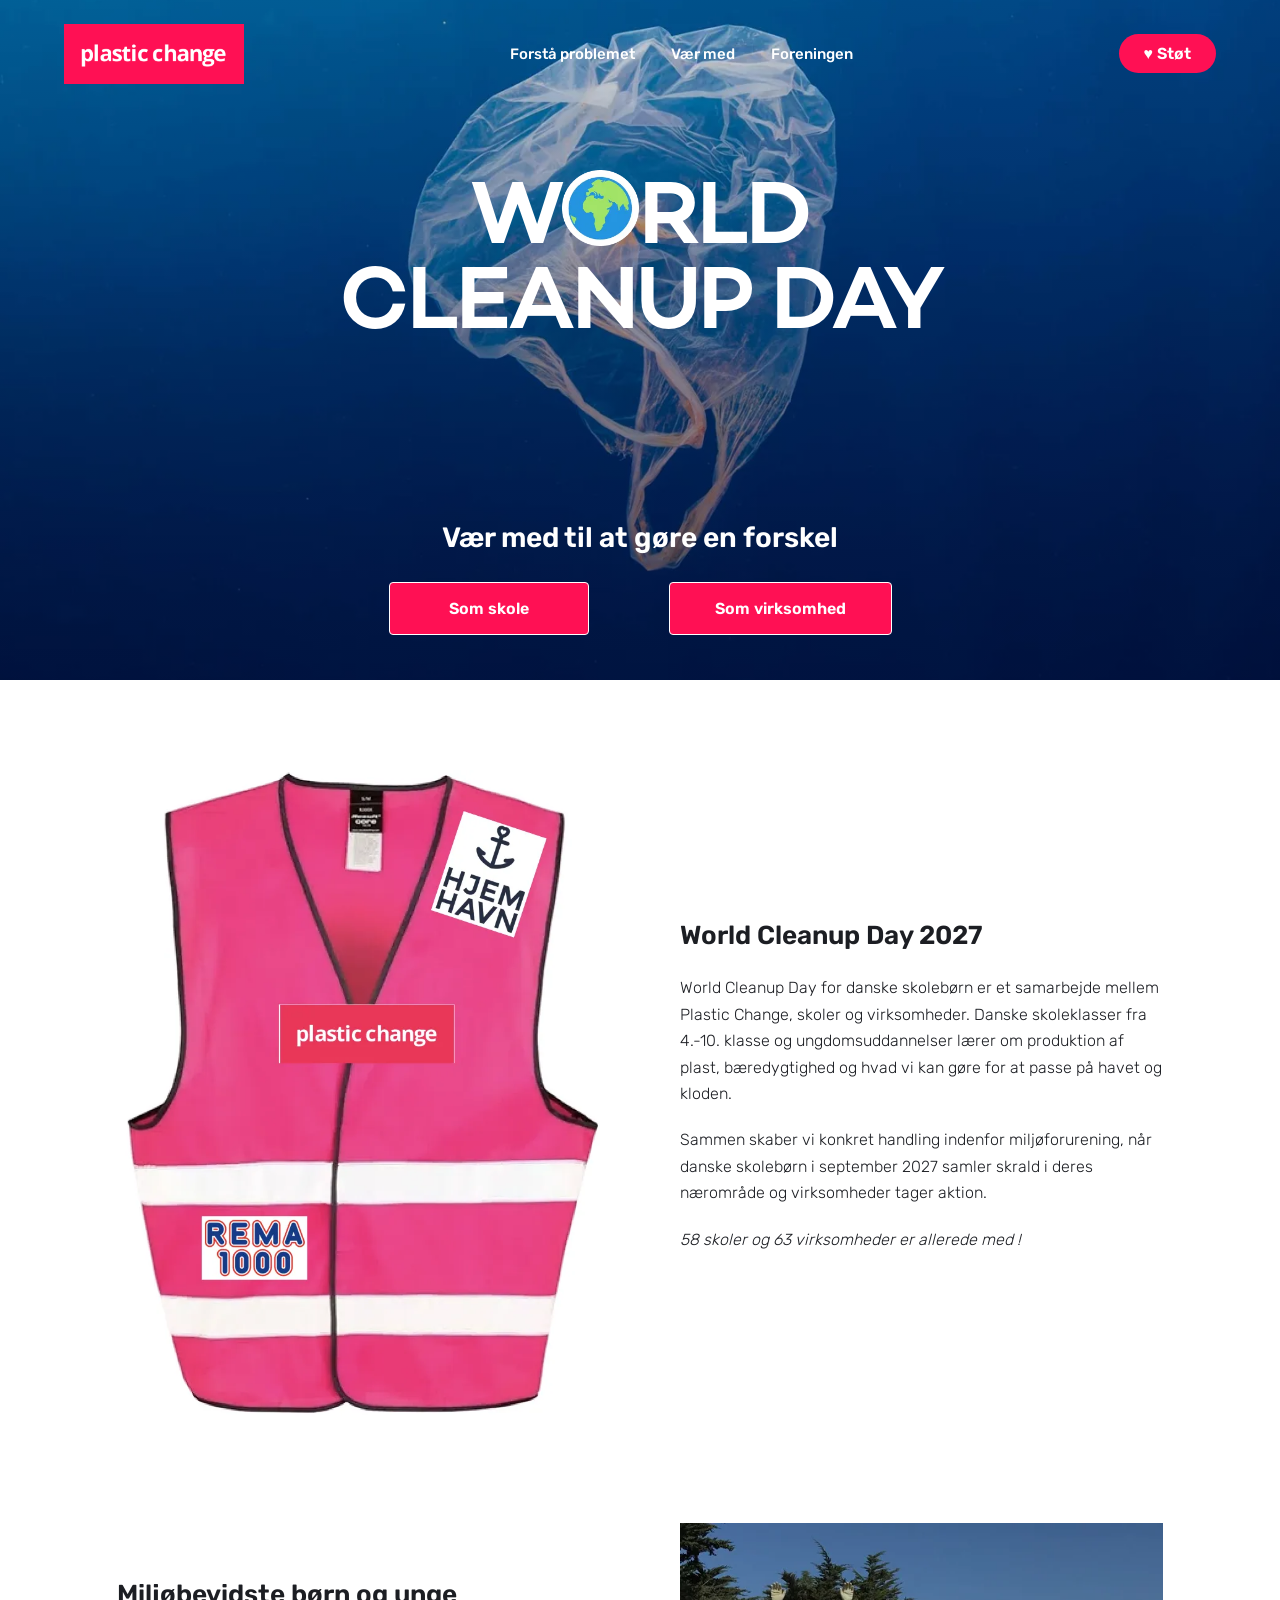
==== index.html @ 7011cd28 "fix for deploy page" ====
<!DOCTYPE html>
<html lang="da">
  <head>
    <meta charset="UTF-8" />
    <meta name="viewport" content="width=device-width, initial-scale=1.0" />
    <meta http-equiv="refresh" content="0; url=pages/index.html" />
    <link rel="canonical" href="pages/index.html" />
    <title>Plastic Change</title>
  </head>
  <body>
    <p>
      Går til
      <a href="pages/index.html">Plastic Change</a>...
    </p>
  </body>
</html>
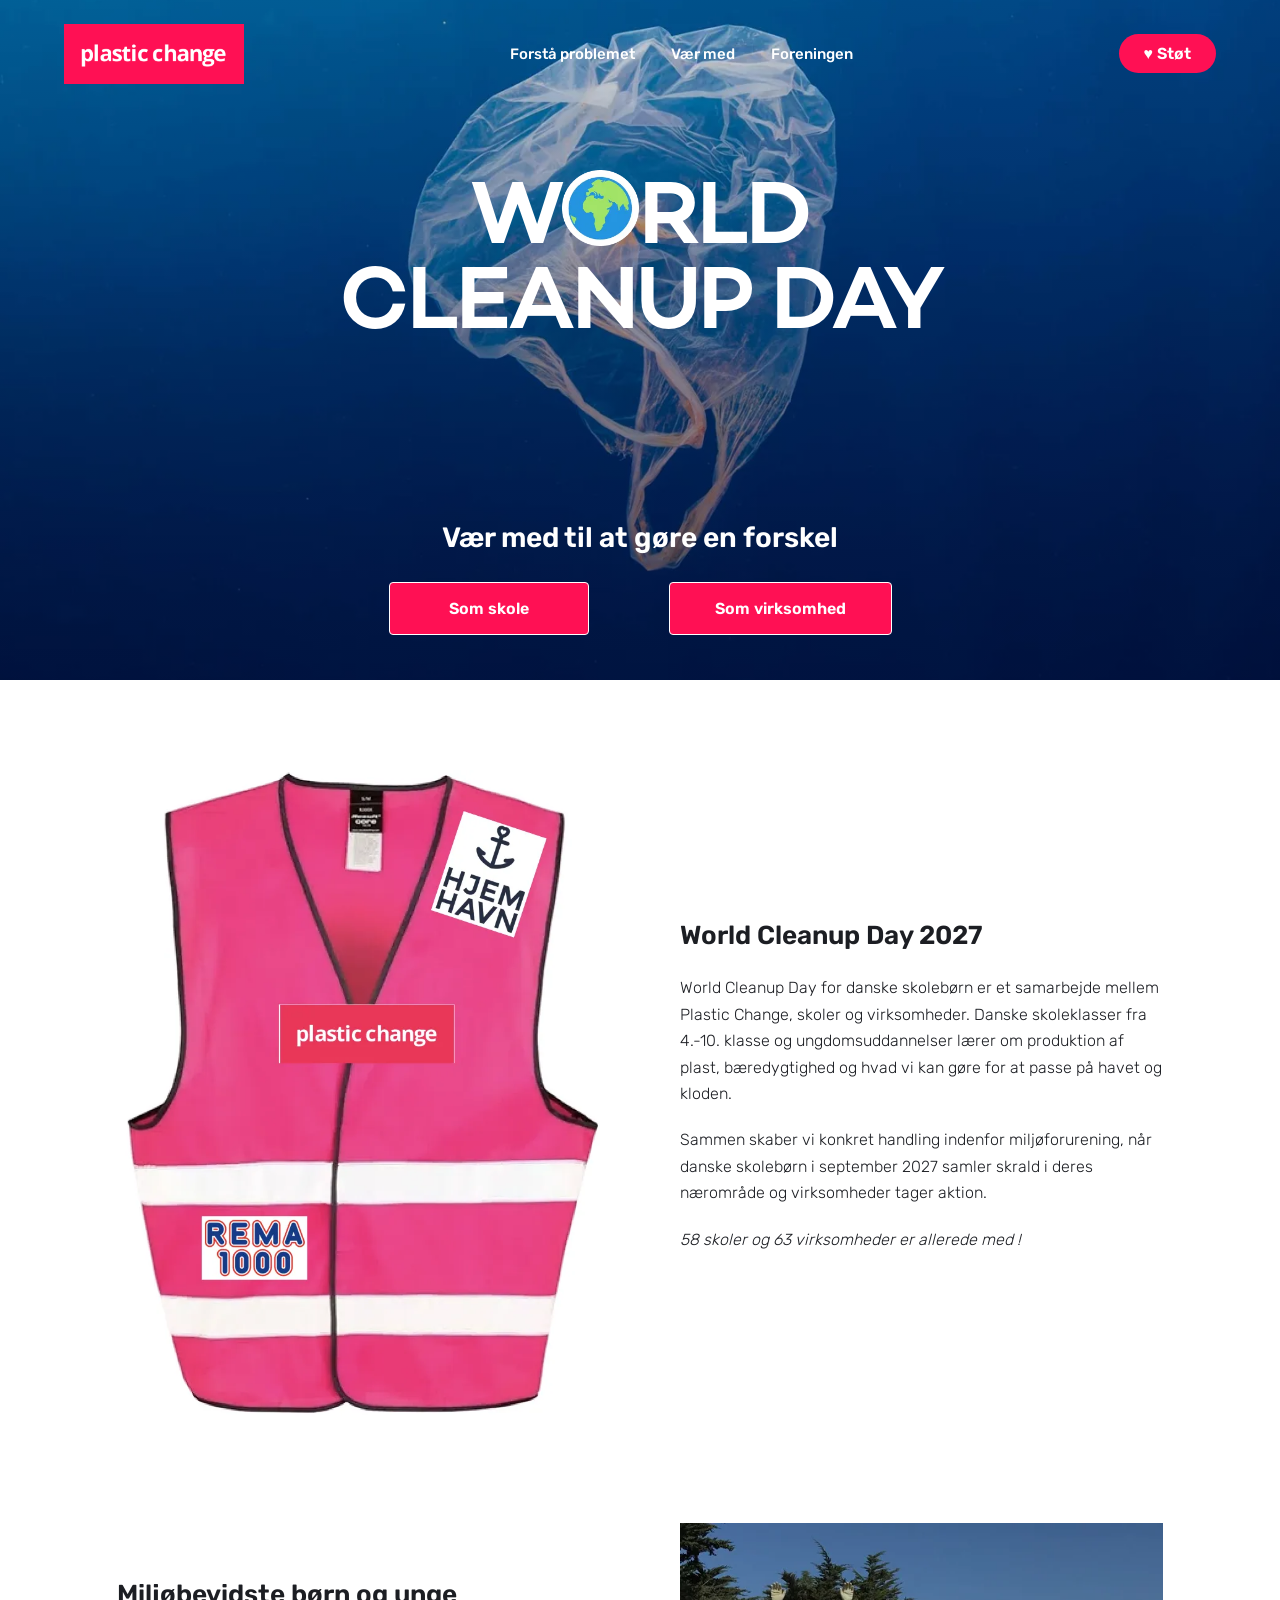
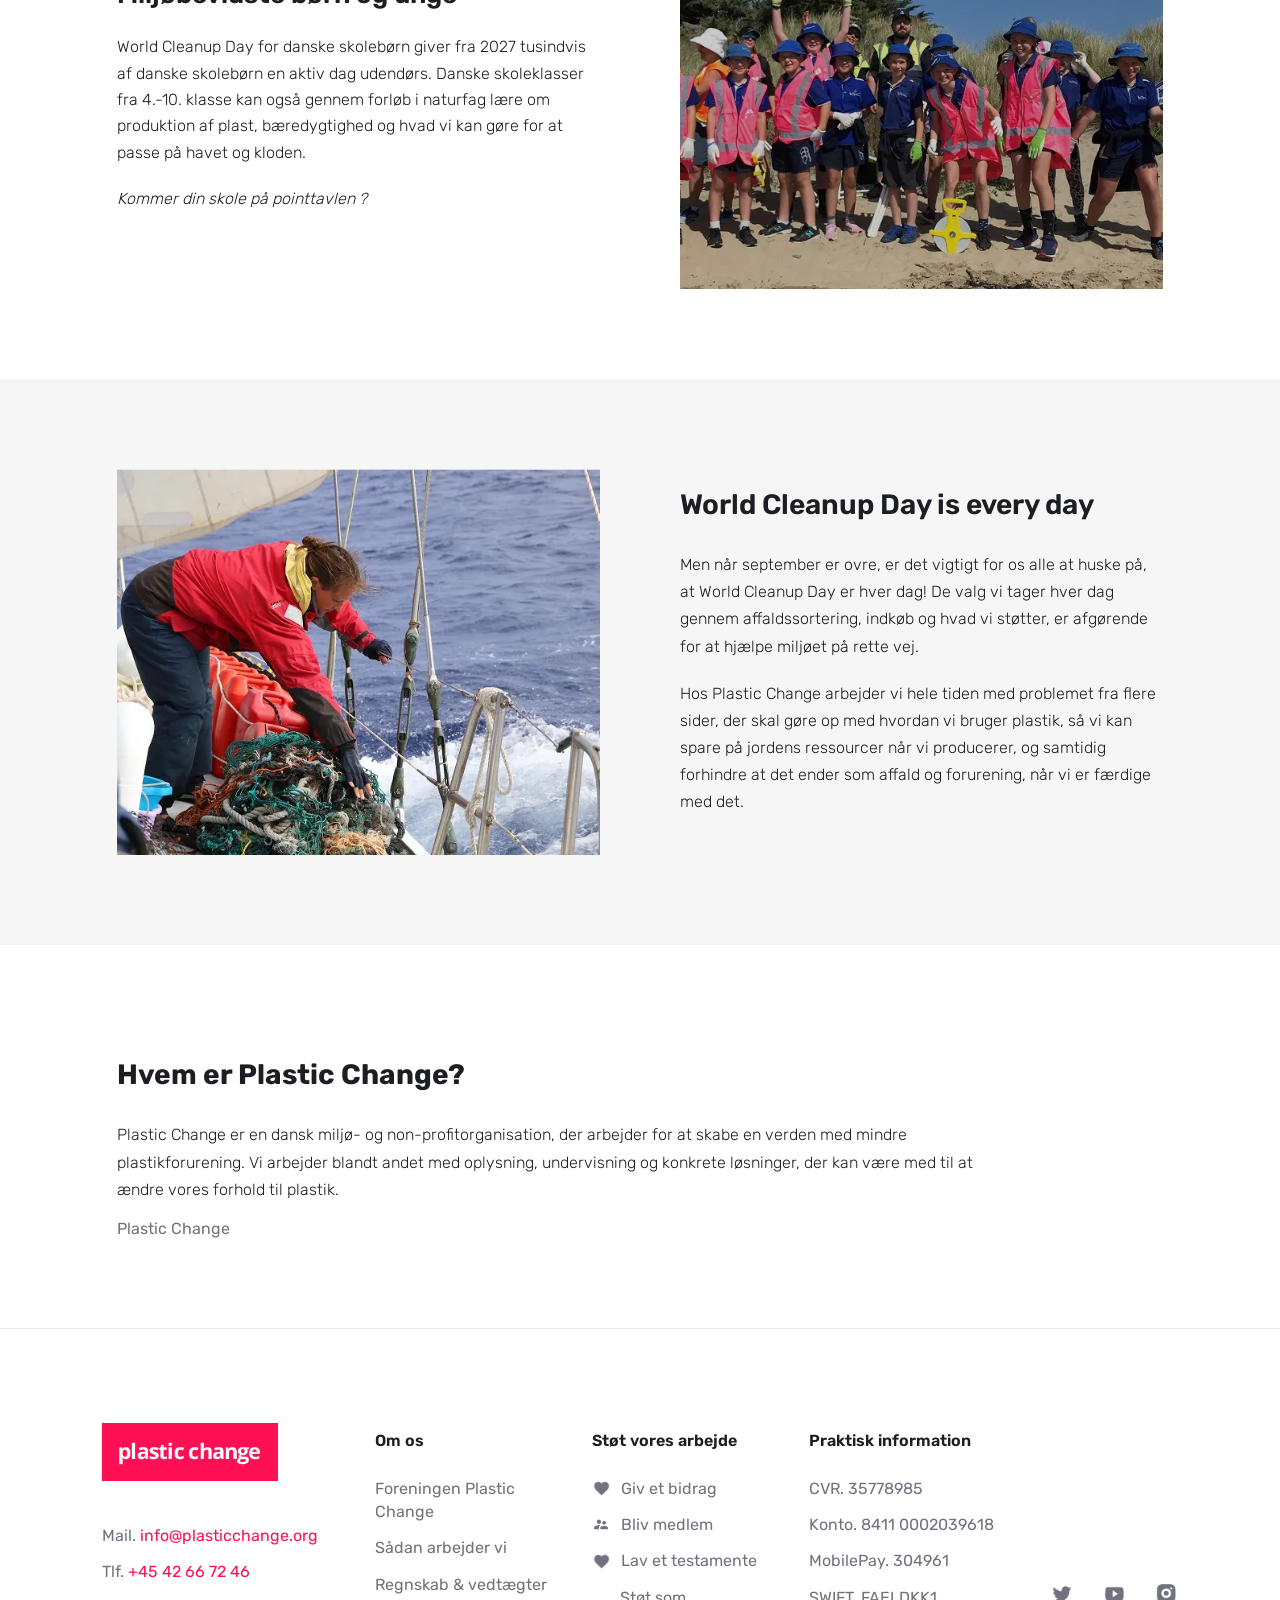
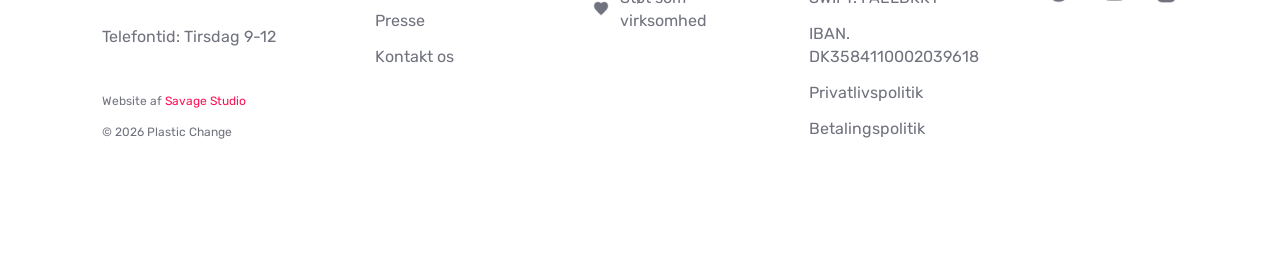
==== commit 042479bd: "fix for deploy page" ====
--- a/index.html
+++ b/index.html
@@ -10,7 +10,7 @@
   <body>
     <p>
       Går til
-      <a href="pages/index.html">Plastic Change</a>...
+      <a href="pages/index.html">Plastic Change</a>... 
     </p>
   </body>
 </html>
